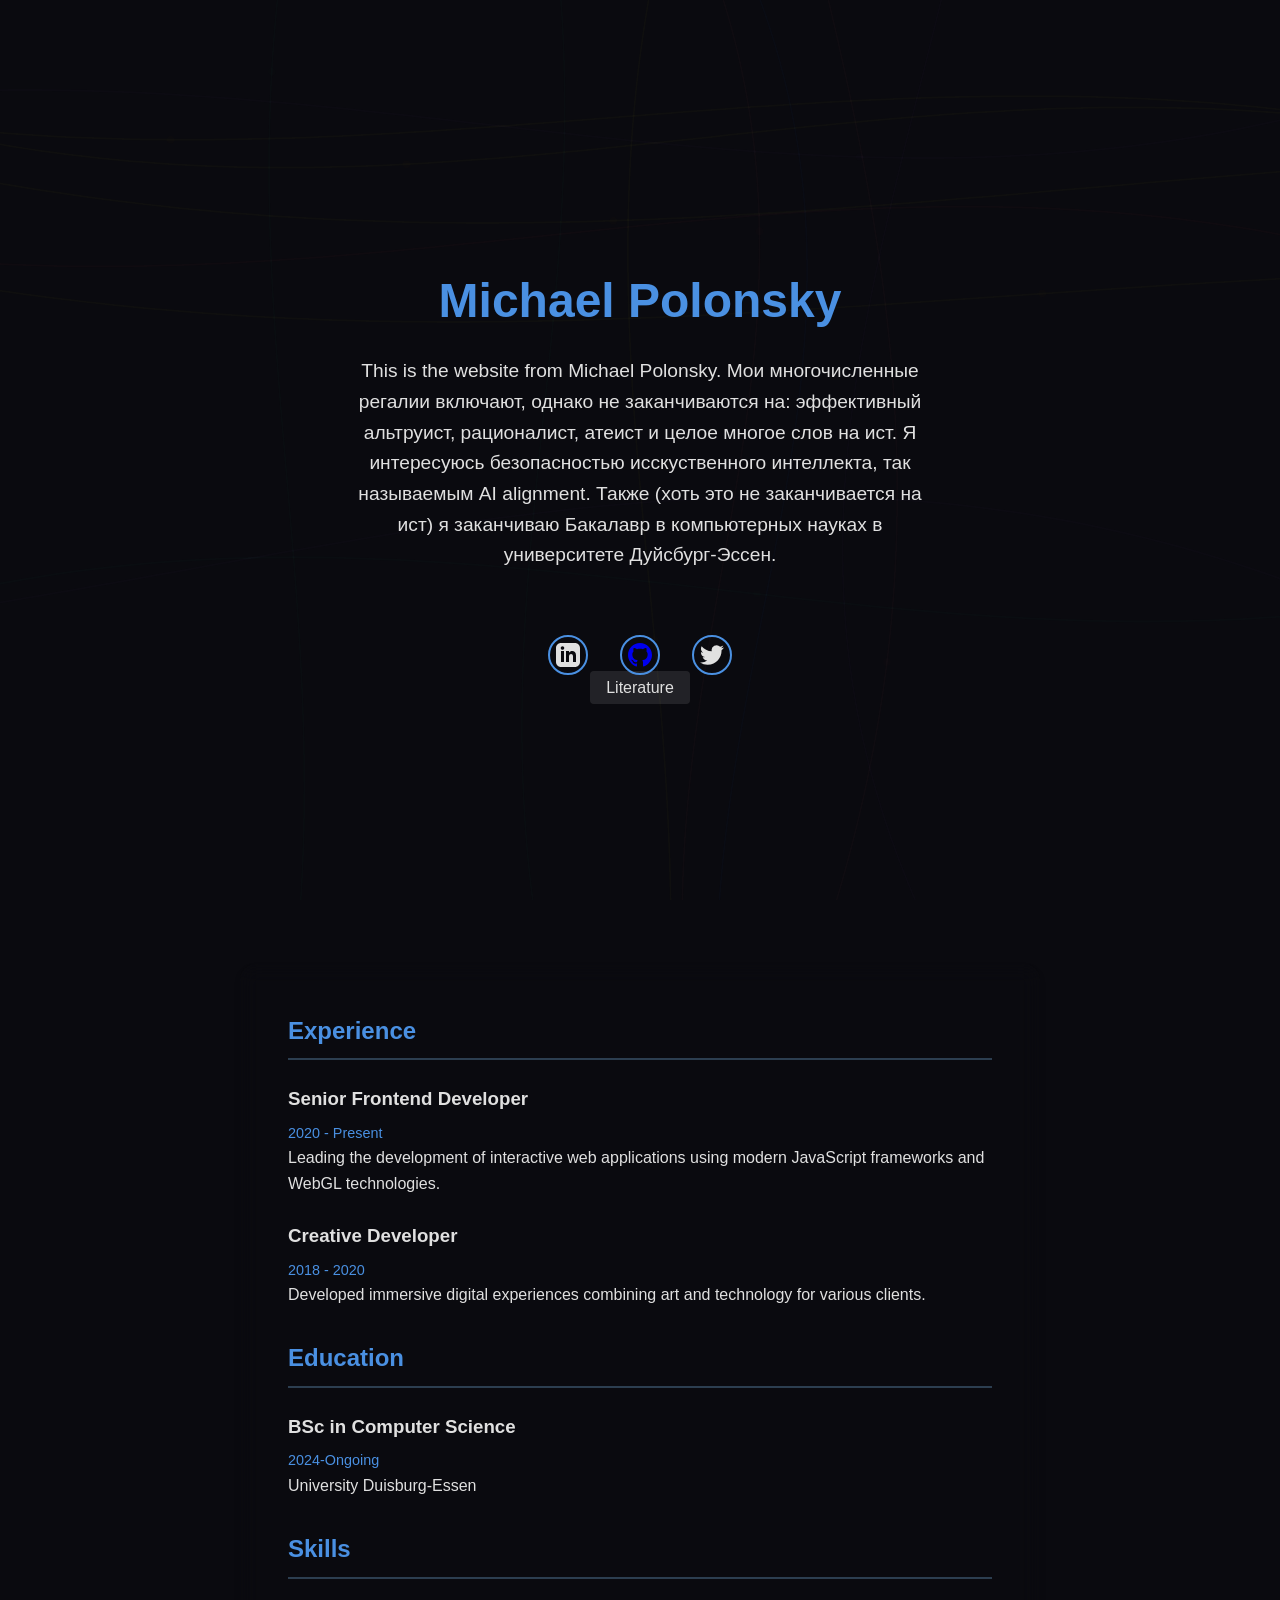
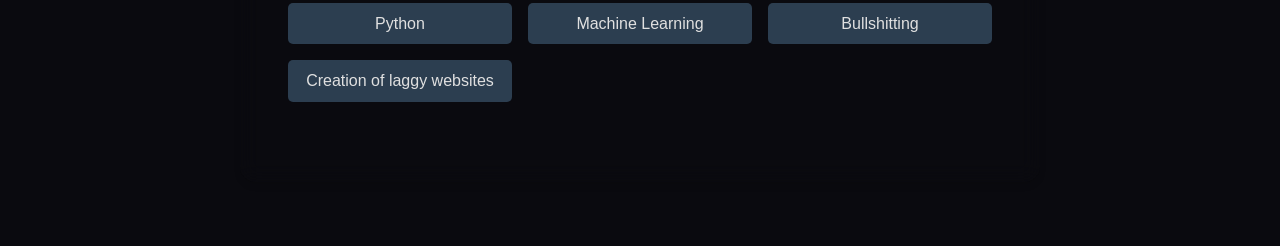
==== index.html @ 859c13ba "Initial commit" ====
<!DOCTYPE html>
<html lang="en">
<head>
    <meta charset="UTF-8">
    <meta name="viewport" content="width=device-width, initial-scale=1.0">
    <title>John Doe - Personal Website</title>
    <link rel="stylesheet" href="styles2.css">
</head>
<body>
    <canvas id="canvas-container"></canvas>
    
    <div class="content">
        <header>
            <div class="intro">
                <h1>Michael Polonsky</h1>
                <p>This is the website from Michael Polonsky. Мои многочисленные регалии включают, однако не заканчиваются на: эффективный альтруист, рационалист, атеист и целое многое слов на ист. Я интересуюсь безопасностью исскуственного интеллекта, так называемым AI alignment. Также (хоть это не заканчивается на ист) я заканчиваю Бакалавр в компьютерных науках в университете Дуйсбург-Эссен. </p>
            </div>
            
            <div class="social-icons">
                <div class="social-icon">
                    <svg width="24" height="24" viewBox="0 0 24 24" fill="currentColor">
                        <path d="M19 0h-14c-2.761 0-5 2.239-5 5v14c0 2.761 2.239 5 5 5h14c2.762 0 5-2.239 5-5v-14c0-2.761-2.238-5-5-5zm-11 19h-3v-11h3v11zm-1.5-12.268c-.966 0-1.75-.79-1.75-1.764s.784-1.764 1.75-1.764 1.75.79 1.75 1.764-.783 1.764-1.75 1.764zm13.5 12.268h-3v-5.604c0-3.368-4-3.113-4 0v5.604h-3v-11h3v1.765c1.396-2.586 7-2.777 7 2.476v6.759z"/>
                    </svg>
                </div>
                <a href="https://github.com/goldenhelper" target="_blank" rel="noopener noreferrer" aria-label="GitHub">
                    <div class="social-icon">
                        <svg width="24" height="24" viewBox="0 0 24 24" fill="currentColor">
                            <path d="M12 0c-6.626 0-12 5.373-12 12 0 5.302 3.438 9.8 8.207 11.387.599.111.793-.261.793-.577v-2.234c-3.338.726-4.033-1.416-4.033-1.416-.546-1.387-1.333-1.756-1.333-1.756-1.089-.745.083-.729.083-.729 1.205.084 1.839 1.237 1.839 1.237 1.07 1.834 2.807 1.304 3.492.997.107-.775.418-1.305.762-1.604-2.665-.305-5.467-1.334-5.467-5.931 0-1.311.469-2.381 1.236-3.221-.124-.303-.535-1.524.117-3.176 0 0 1.008-.322 3.301 1.23.957-.266 1.983-.399 3.003-.404 1.02.005 2.047.138 3.006.404 2.291-1.552 3.297-1.23 3.297-1.23.653 1.653.242 2.874.118 3.176.77.84 1.235 1.911 1.235 3.221 0 4.609-2.807 5.624-5.479 5.921.43.372.823 1.102.823 2.222v3.293c0 .319.192.694.801.576 4.765-1.589 8.199-6.086 8.199-11.386 0-6.627-5.373-12-12-12z"/>
                        </svg>
                    </div>
                </a>
                
                <div class="social-icon">
                    <svg width="24" height="24" viewBox="0 0 24 24" fill="currentColor">
                        <path d="M23.953 4.57a10 10 0 01-2.825.775 4.958 4.958 0 002.163-2.723c-.951.555-2.005.959-3.127 1.184a4.92 4.92 0 00-8.384 4.482C7.69 8.095 4.067 6.13 1.64 3.162a4.822 4.822 0 00-.666 2.475c0 1.71.87 3.213 2.188 4.096a4.904 4.904 0 01-2.228-.616v.061a4.923 4.923 0 003.946 4.827 4.996 4.996 0 01-2.212.085 4.937 4.937 0 004.604 3.417 9.868 9.868 0 01-6.102 2.105c-.39 0-.779-.023-1.17-.067a13.995 13.995 0 007.557 2.209c9.054 0 13.999-7.496 13.999-13.986 0-.209 0-.42-.015-.63a9.936 9.936 0 002.46-2.548l-.047-.02z"/>
                    </svg>
                </div>
            </div>

            <nav>
                <!-- Add this to your header -->
                <a href="literature.html" class="nav-button">Literature</a>
            </nav>
            
        </header>

        <main class="resume">
            <section>
                <h2>Experience</h2>
                <div class="resume-item">
                    <h3>Senior Frontend Developer</h3>
                    <div class="period">2020 - Present</div>
                    <p>Leading the development of interactive web applications using modern JavaScript frameworks and WebGL technologies.</p>
                </div>
                <div class="resume-item">
                    <h3>Creative Developer</h3>
                    <div class="period">2018 - 2020</div>
                    <p>Developed immersive digital experiences combining art and technology for various clients.</p>
                </div>
            </section>

            <section>
                <h2>Education</h2>
                <div class="resume-item">
                    <h3>BSc in Computer Science</h3>
                    <div class="period">2024-Ongoing</div>
                    <p>University Duisburg-Essen</p>
                </div>
            </section>

            <section>
                <h2>Skills</h2>
                <div class="skills-grid">
                    <div class="skill-item">Python</div>
                    <div class="skill-item">Machine Learning</div>
                    <div class="skill-item">Bullshitting</div>
                    <div class="skill-item">Creation of laggy websites</div>
                </div>
            </section>
        </main>
    </div>

<!-- JavaScript for the Bezier Curve Animation -->
    <script src="script2.js"></script>
</body>
</html>
---- styles2.css ----
:root {
    --bg-primary: #0a0a0f;
    --text-primary: #e0e0e0;
    --accent-color: #4a90e2;
    --secondary-color: #2c3e50;
    --glow-color: rgba(74, 144, 226, 0.3);
}

* {
    margin: 0;
    padding: 0;
    box-sizing: border-box;
}

body {
    font-family: 'Inter', -apple-system, BlinkMacSystemFont, sans-serif;
    background-color: var(--bg-primary);
    color: var(--text-primary);
    line-height: 1.6;
    overflow-x: hidden;
    scroll-behavior: smooth;
}

#canvas-container {
    position: fixed;
    top: 0;
    left: 0;
    width: 100vw;
    height: 100vh;
    z-index: 1;
    opacity: 0.6;
}

.content {
    position: relative;
    z-index: 2;
    max-width: 1200px;
    margin: 0 auto;
    padding: 2rem;
}

header {
    min-height: 100vh;
    display: flex;
    flex-direction: column;
    justify-content: center;
    align-items: center;
    text-align: center;
    padding: 2rem;
}

.intro {
    margin-bottom: 2rem;
    opacity: 0;
    animation: fadeIn 1s ease-out forwards;
}

.intro h1 {
    font-size: 3rem;
    margin-bottom: 1rem;
    color: var(--accent-color);
}

.intro p {
    font-size: 1.2rem;
    max-width: 600px;
    margin: 0 auto;
}

.social-icons {
    display: flex;
    gap: 2rem;
    margin-top: 2rem;
    opacity: 0;
    animation: fadeIn 1s ease-out 0.5s forwards;
}

.social-icon {
    width: 40px;
    height: 40px;
    border: 2px solid var(--accent-color);
    border-radius: 50%;
    display: flex;
    align-items: center;
    justify-content: center;
    transition: all 0.3s ease;
    cursor: pointer;
}

.social-icon:hover {
    background-color: var(--accent-color);
    transform: translateY(-3px);
}

.resume {
    background-color: rgba(10, 10, 15, 0.8);
    backdrop-filter: blur(10px);
    padding: 3rem;
    border-radius: 15px;
    margin: 2rem auto;
    max-width: 800px;
    box-shadow: 0 4px 6px rgba(0, 0, 0, 0.1);
    opacity: 0;
    animation: fadeIn 1s ease-out 1s forwards;
}

.resume section {
    margin-bottom: 2rem;
}

.resume h2 {
    color: var(--accent-color);
    margin-bottom: 1.5rem;
    border-bottom: 2px solid var(--secondary-color);
    padding-bottom: 0.5rem;
}

.resume-item {
    margin-bottom: 1.5rem;
}

.resume-item h3 {
    color: var(--text-primary);
    margin-bottom: 0.5rem;
}

.resume-item .period {
    color: var(--accent-color);
    font-size: 0.9rem;
}

.skills-grid {
    display: grid;
    grid-template-columns: repeat(auto-fit, minmax(200px, 1fr));
    gap: 1rem;
}

.skill-item {
    background-color: var(--secondary-color);
    padding: 0.5rem 1rem;
    border-radius: 5px;
    text-align: center;
}

@keyframes fadeIn {
    from {
        opacity: 0;
        transform: translateY(20px);
    }
    to {
        opacity: 1;
        transform: translateY(0);
    }
}

@media (max-width: 768px) {
    .intro h1 {
        font-size: 2rem;
    }

    .intro p {
        font-size: 1rem;
    }

    .resume {
        padding: 1.5rem;
    }

    #canvas-container {
        opacity: 0.3;
    }
}

.nav-button {
    padding: 0.5rem 1rem;
    background: rgba(255, 255, 255, 0.1);
    color: var(--text-color);
    text-decoration: none;
    border-radius: 4px;
    transition: background 0.3s ease;
}

.nav-button:hover {
    background: rgba(255, 255, 255, 0.2);
}
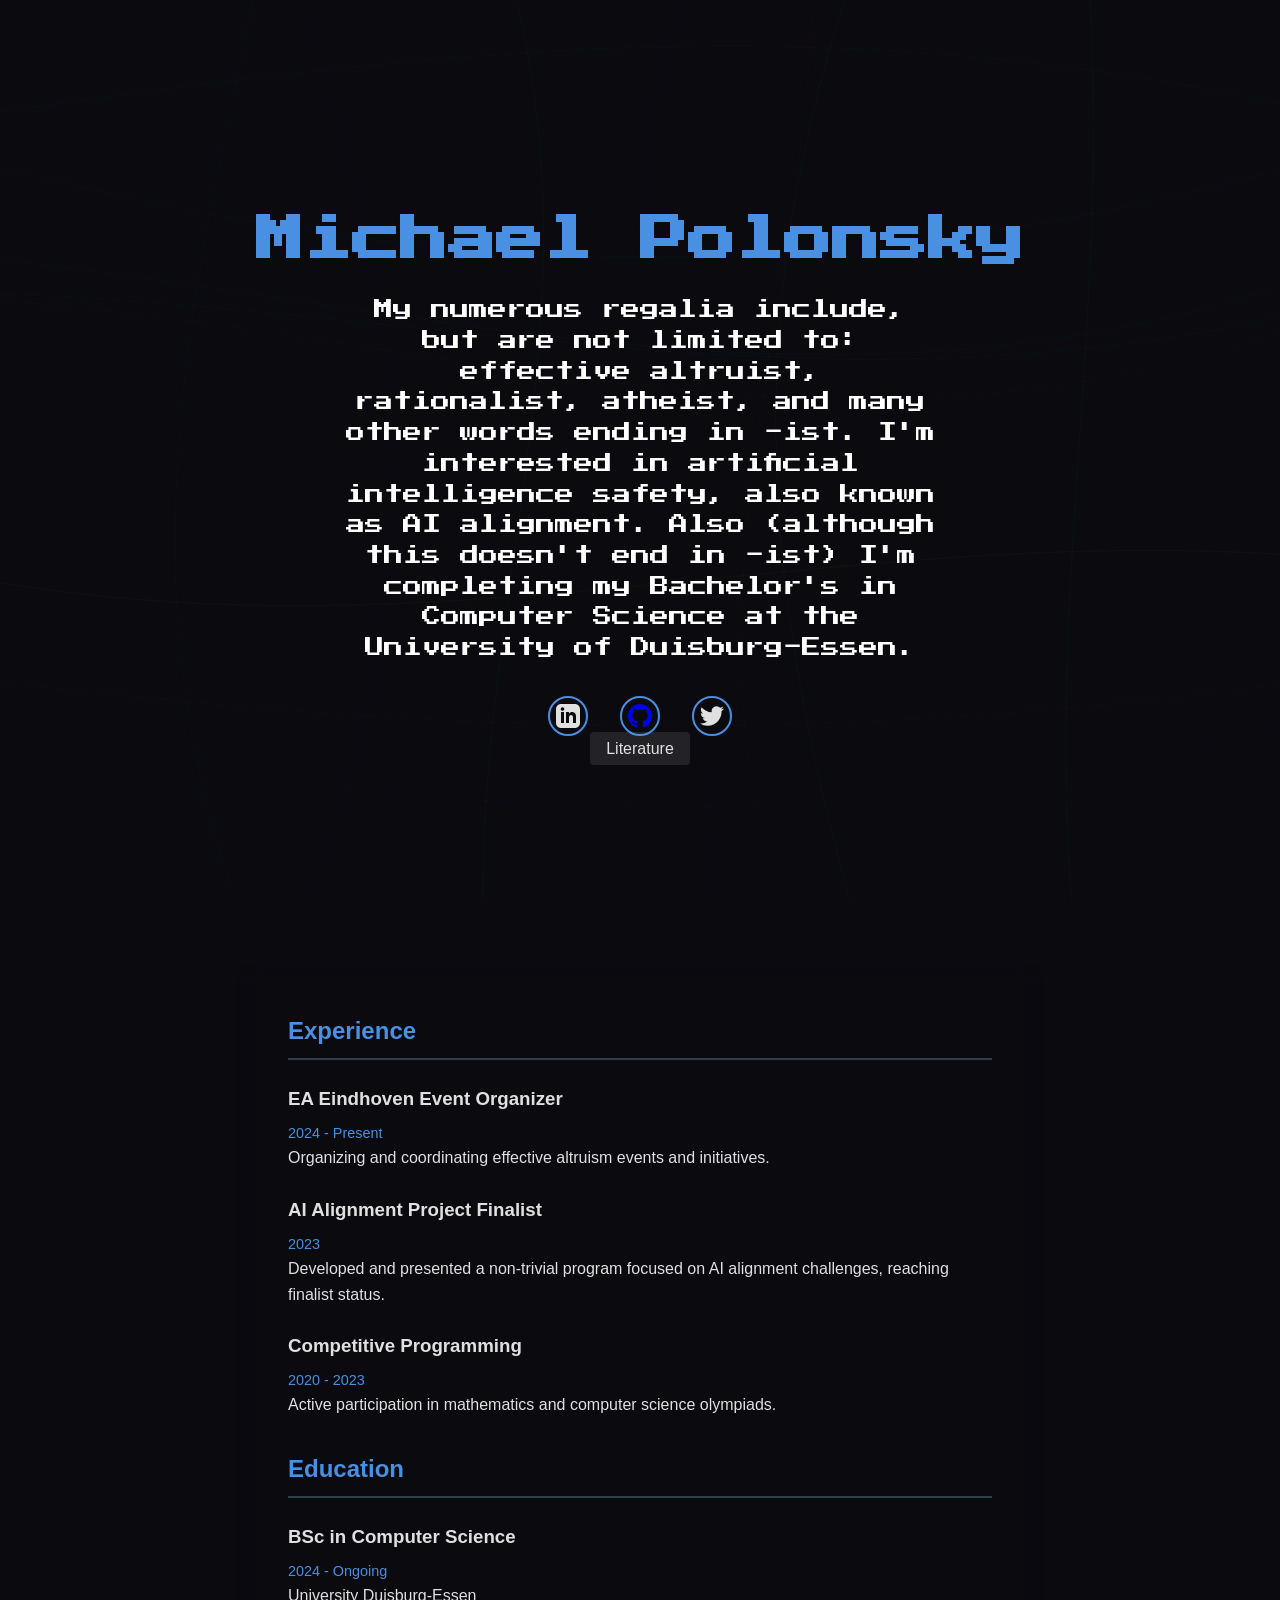
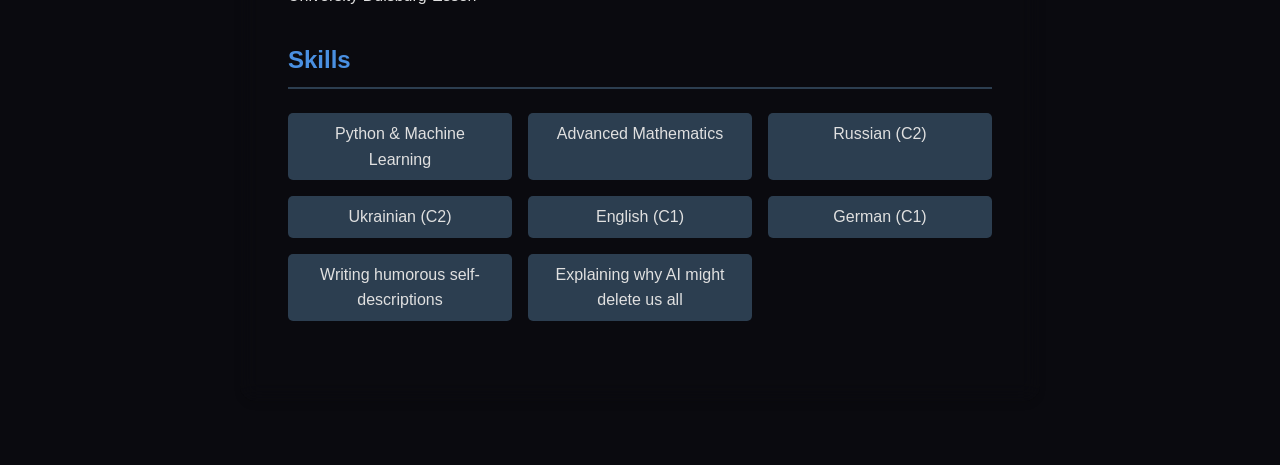
==== commit 1952910e: "Custom styling added." ====
--- a/index.html
+++ b/index.html
@@ -3,7 +3,8 @@
 <head>
     <meta charset="UTF-8">
     <meta name="viewport" content="width=device-width, initial-scale=1.0">
-    <title>John Doe - Personal Website</title>
+    <title>Michael Polonsky - Personal Website</title>
+    <link href="https://fonts.googleapis.com/css2?family=Press+Start+2P&display=swap" rel="stylesheet">
     <link rel="stylesheet" href="styles2.css">
 </head>
 <body>
@@ -13,7 +14,7 @@
         <header>
             <div class="intro">
                 <h1>Michael Polonsky</h1>
-                <p>This is the website from Michael Polonsky. Мои многочисленные регалии включают, однако не заканчиваются на: эффективный альтруист, рационалист, атеист и целое многое слов на ист. Я интересуюсь безопасностью исскуственного интеллекта, так называемым AI alignment. Также (хоть это не заканчивается на ист) я заканчиваю Бакалавр в компьютерных науках в университете Дуйсбург-Эссен. </p>
+                <p>My numerous regalia include, but are not limited to: effective altruist, rationalist, atheist, and many other words ending in -ist. I'm interested in artificial intelligence safety, also known as AI alignment. Also (although this doesn't end in -ist) I'm completing my Bachelor's in Computer Science at the University of Duisburg-Essen. </p>
             </div>
             
             <div class="social-icons">
@@ -48,33 +49,42 @@
             <section>
                 <h2>Experience</h2>
                 <div class="resume-item">
-                    <h3>Senior Frontend Developer</h3>
-                    <div class="period">2020 - Present</div>
-                    <p>Leading the development of interactive web applications using modern JavaScript frameworks and WebGL technologies.</p>
+                    <h3>EA Eindhoven Event Organizer</h3>
+                    <div class="period">2024 - Present</div>
+                    <p>Organizing and coordinating effective altruism events and initiatives.</p>
                 </div>
                 <div class="resume-item">
-                    <h3>Creative Developer</h3>
-                    <div class="period">2018 - 2020</div>
-                    <p>Developed immersive digital experiences combining art and technology for various clients.</p>
+                    <h3>AI Alignment Project Finalist</h3>
+                    <div class="period">2023</div>
+                    <p>Developed and presented a non-trivial program focused on AI alignment challenges, reaching finalist status.</p>
+                </div>
+                <div class="resume-item">
+                    <h3>Competitive Programming</h3>
+                    <div class="period">2020 - 2023</div>
+                    <p>Active participation in mathematics and computer science olympiads.</p>
                 </div>
             </section>
-
+        
             <section>
                 <h2>Education</h2>
                 <div class="resume-item">
                     <h3>BSc in Computer Science</h3>
-                    <div class="period">2024-Ongoing</div>
+                    <div class="period">2024 - Ongoing</div>
                     <p>University Duisburg-Essen</p>
                 </div>
             </section>
-
+        
             <section>
                 <h2>Skills</h2>
                 <div class="skills-grid">
-                    <div class="skill-item">Python</div>
-                    <div class="skill-item">Machine Learning</div>
-                    <div class="skill-item">Bullshitting</div>
-                    <div class="skill-item">Creation of laggy websites</div>
+                    <div class="skill-item">Python & Machine Learning</div>
+                    <div class="skill-item">Advanced Mathematics</div>
+                    <div class="skill-item">Russian (C2)</div>
+                    <div class="skill-item">Ukrainian (C2)</div>
+                    <div class="skill-item">English (C1)</div>
+                    <div class="skill-item">German (C1)</div>
+                    <div class="skill-item">Writing humorous self-descriptions</div>
+                    <div class="skill-item">Explaining why AI might delete us all</div>
                 </div>
             </section>
         </main>
--- a/styles2.css
+++ b/styles2.css
@@ -50,9 +50,13 @@
 }
 
 .intro {
-    margin-bottom: 2rem;
+    /* margin-bottom: 2rem; */
     opacity: 0;
     animation: fadeIn 1s ease-out forwards;
+    font-family: 'Press Start 2P', cursive;
+    font-size: 1.5em; /* Adjust as needed */
+    line-height: 1.6;
+    color: white; /* Adjust text color */
 }
 
 .intro h1 {
